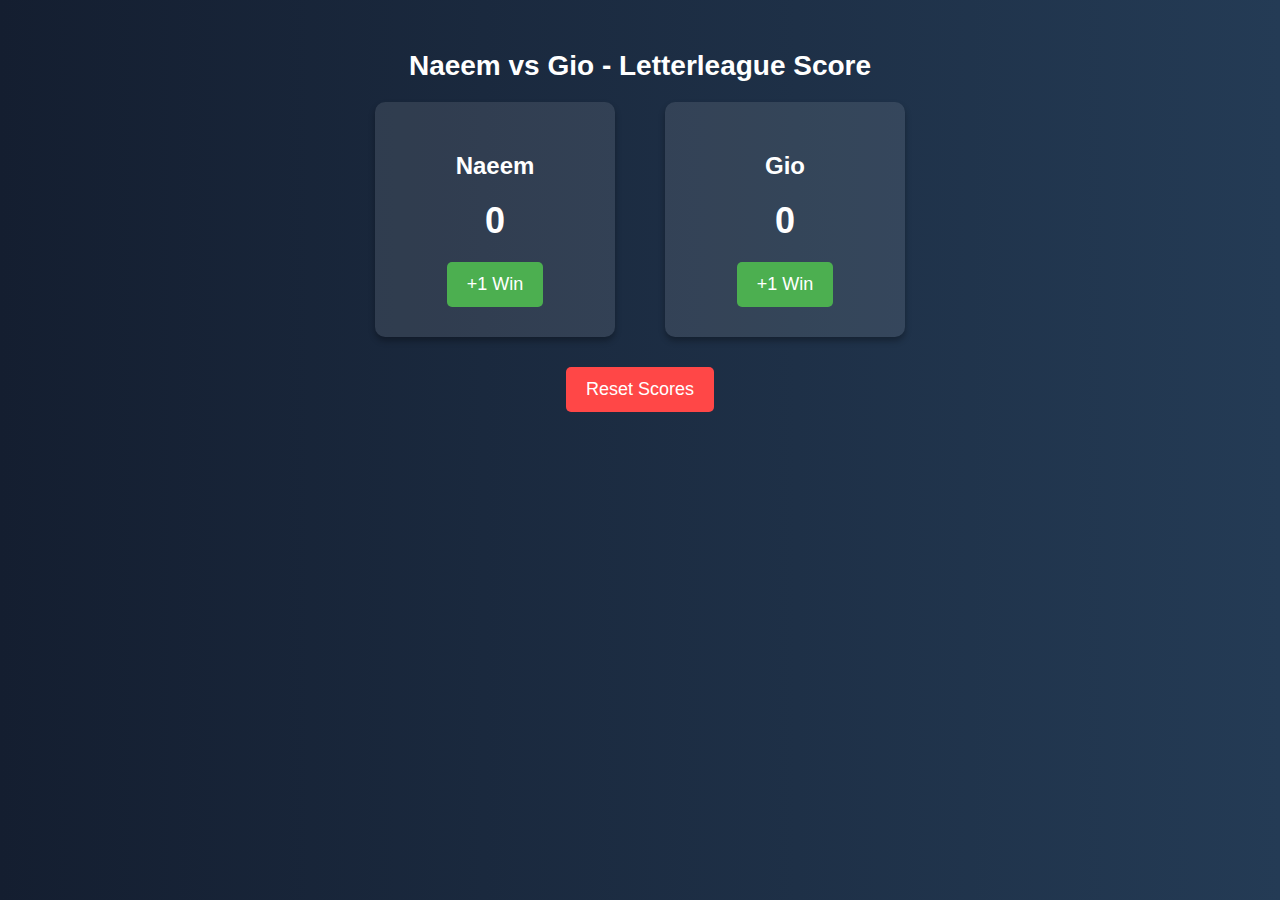
==== index.html @ 0fd78cf8 "initial commit with base code" ====
<!DOCTYPE html>
<html lang="en">
<head>
    <meta charset="UTF-8">
    <meta name="viewport" content="width=device-width, initial-scale=1.0">
    <title>Naeem vs Gio - Score Tracker</title>
    <link rel="stylesheet" href="styles.css">
</head>
<body>

    <h1>Naeem vs Gio - Letterleague Score</h1>
    <div class="container">
        <div class="player">
            <h2>Naeem</h2>
            <div class="score" id="naeem-score">0</div>
            <button onclick="increaseScore('naeem')">+1 Win</button>
        </div>
        <div class="player">
            <h2>Gio</h2>
            <div class="score" id="gio-score">0</div>
            <button onclick="increaseScore('gio')">+1 Win</button>
        </div>
    </div>

    <button class="reset" onclick="resetScores()">Reset Scores</button>

    <script src="script.js"></script>
</body>
</html>
---- styles.css ----
/* General Styling */
body {
    font-family: 'Poppins', sans-serif;
    text-align: center;
    background: linear-gradient(to right, #141e30, #243b55);
    color: white;
    margin: 50px;
}

/* Heading */
h1 {
    font-size: 28px;
    margin-bottom: 20px;
}

/* Flex Container */
.container {
    display: flex;
    justify-content: center;
    gap: 50px;
    margin-top: 20px;
}

/* Player Boxes */
.player {
    background: rgba(255, 255, 255, 0.1);
    padding: 30px;
    border-radius: 10px;
    box-shadow: 0 4px 6px rgba(0, 0, 0, 0.3);
    min-width: 180px;
    transition: 0.3s ease-in-out;
}

.player:hover {
    transform: scale(1.05);
}

/* Score Number */
.score {
    font-size: 36px;
    font-weight: bold;
    margin: 10px 0;
}

/* Buttons */
button {
    background: #4CAF50;
    color: white;
    border: none;
    padding: 12px 20px;
    font-size: 18px;
    cursor: pointer;
    border-radius: 5px;
    transition: 0.2s ease-in-out;
    margin-top: 10px;
}

button:hover {
    background: #45a049;
}

/* Reset Button */
.reset {
    background: #ff4747;
    margin-top: 30px;
}

.reset:hover {
    background: #d63030;
}
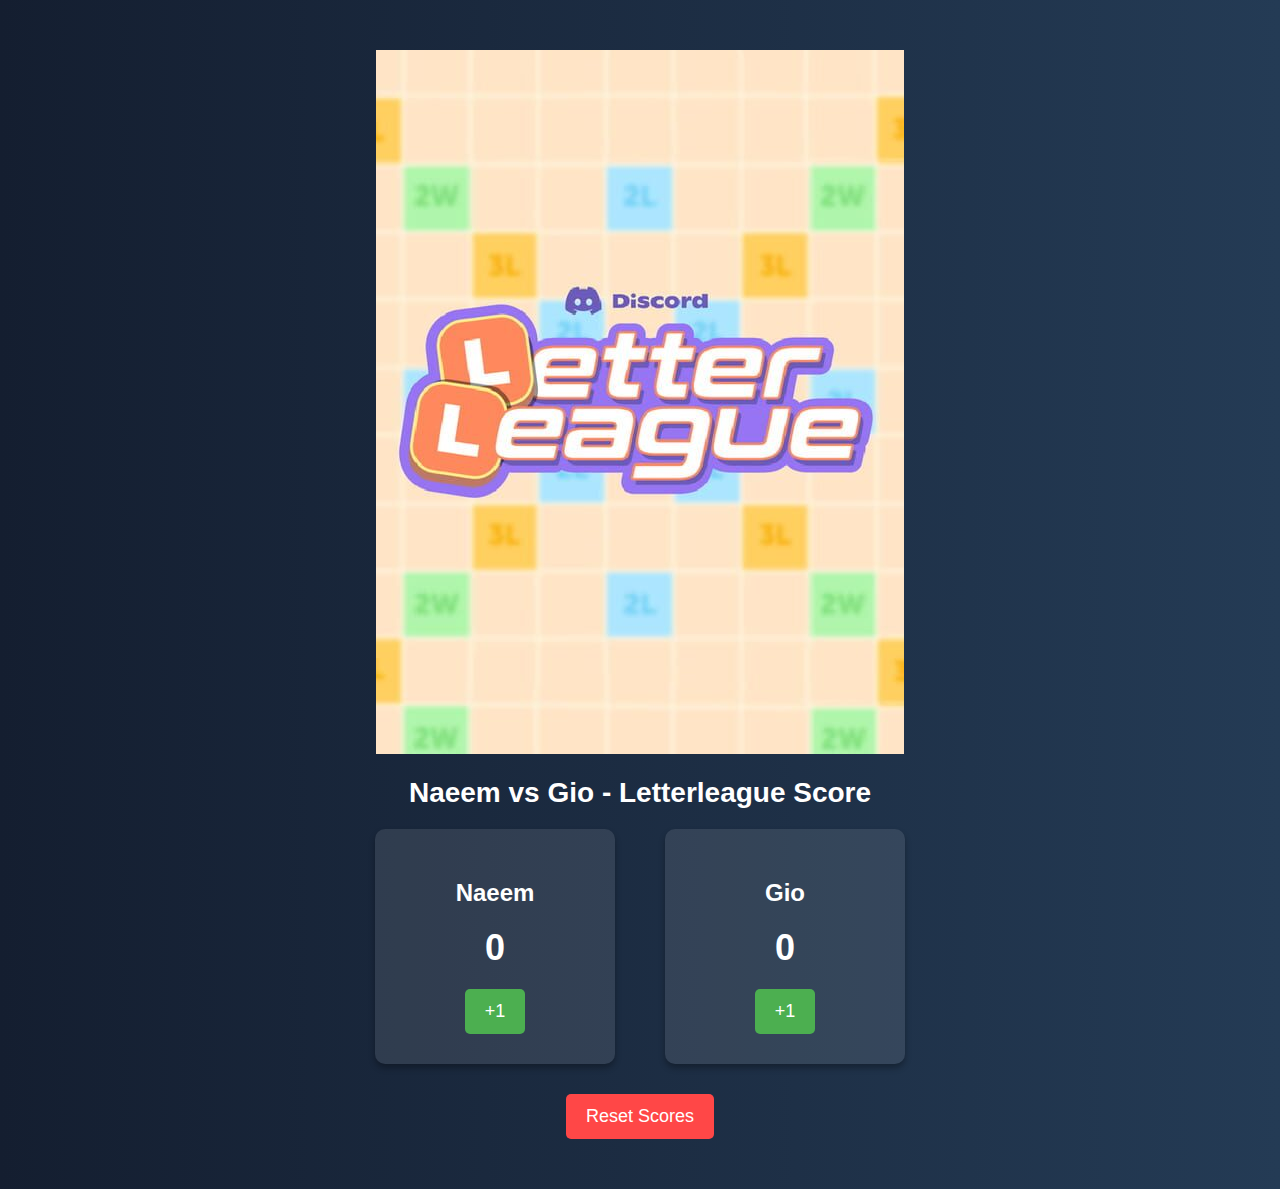
==== commit dc841ece: "add trio page" ====
--- a/index.html
+++ b/index.html
@@ -8,17 +8,23 @@
 </head>
 <body>
 
+    <!-- Logo at the Top -->
+    <div class="logo-container">
+        <img src="assets/logo.jpg" alt="Letterleague Logo" class="logo">
+    </div>
+
     <h1>Naeem vs Gio - Letterleague Score</h1>
+    
     <div class="container">
         <div class="player">
             <h2>Naeem</h2>
             <div class="score" id="naeem-score">0</div>
-            <button onclick="increaseScore('naeem')">+1 Win</button>
+            <button onclick="increaseScore('naeem')">+1</button>
         </div>
         <div class="player">
             <h2>Gio</h2>
             <div class="score" id="gio-score">0</div>
-            <button onclick="increaseScore('gio')">+1 Win</button>
+            <button onclick="increaseScore('gio')">+1</button>
         </div>
     </div>
 
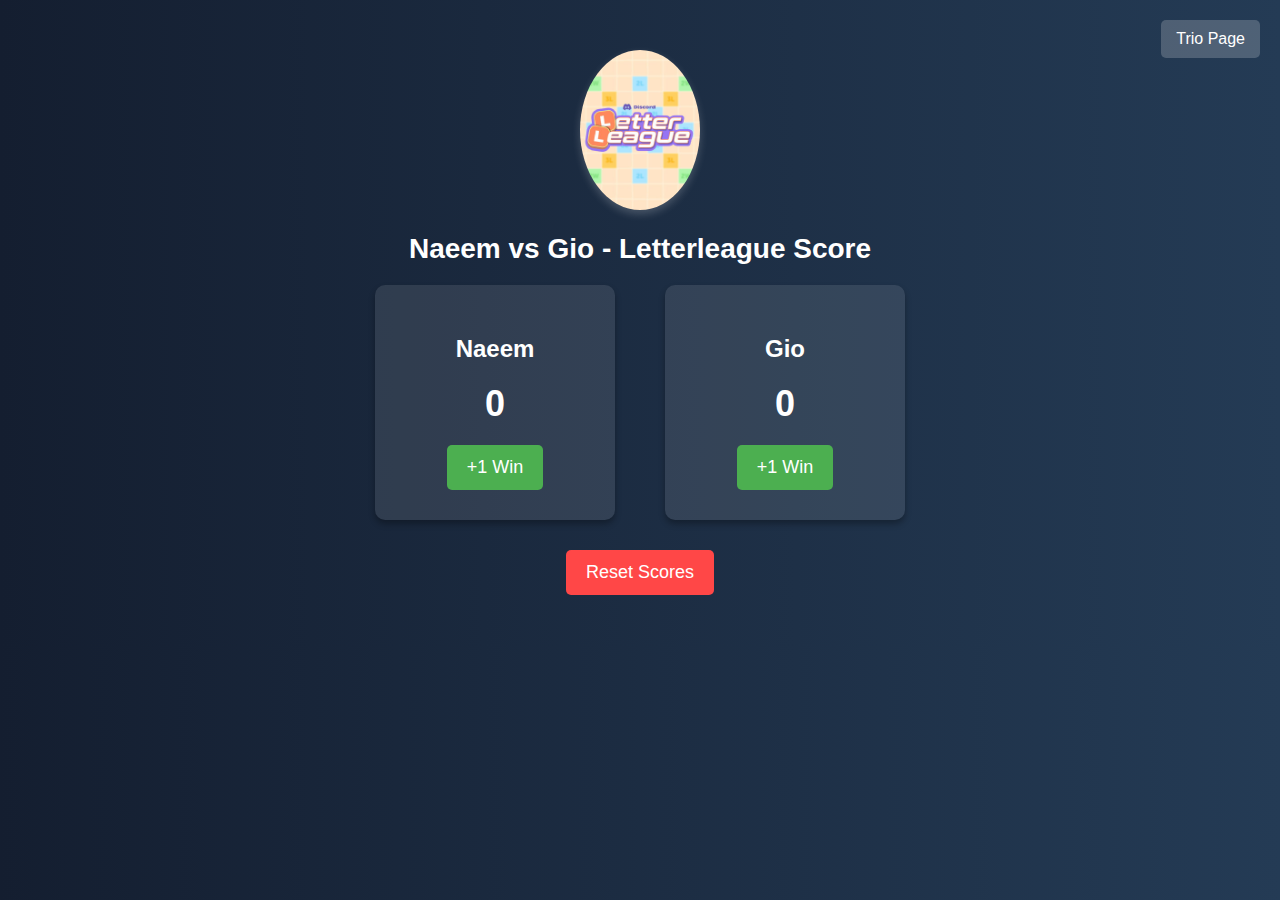
==== commit dfda2f51: "add button top right" ====
--- a/index.html
+++ b/index.html
@@ -8,23 +8,26 @@
 </head>
 <body>
 
+    <!-- Top-right button for Trio Page -->
+    <a href="trio/trio.html" class="trio-btn">Trio Page</a>
+
     <!-- Logo at the Top -->
     <div class="logo-container">
         <img src="assets/logo.jpg" alt="Letterleague Logo" class="logo">
     </div>
 
     <h1>Naeem vs Gio - Letterleague Score</h1>
-    
+
     <div class="container">
         <div class="player">
             <h2>Naeem</h2>
             <div class="score" id="naeem-score">0</div>
-            <button onclick="increaseScore('naeem')">+1</button>
+            <button onclick="increaseScore('naeem')">+1 Win</button>
         </div>
         <div class="player">
             <h2>Gio</h2>
             <div class="score" id="gio-score">0</div>
-            <button onclick="increaseScore('gio')">+1</button>
+            <button onclick="increaseScore('gio')">+1 Win</button>
         </div>
     </div>
 
--- a/styles.css
+++ b/styles.css
@@ -5,6 +5,20 @@
     background: linear-gradient(to right, #141e30, #243b55);
     color: white;
     margin: 50px;
+}
+
+Logo Container
+.logo-container {
+    display: flex;
+    justify-content: center;
+    margin-bottom: 20px;
+}
+
+.logo {
+    width: 120px;
+    height: auto;
+    border-radius: 50%;
+    box-shadow: 0 4px 8px rgba(255, 255, 255, 0.2);
 }
 
 /* Heading */
@@ -59,6 +73,25 @@
     background: #45a049;
 }
 
+/* Trio Page Button */
+.trio-btn {
+    position: absolute;
+    top: 20px;
+    right: 20px;
+    background: rgba(255, 255, 255, 0.2);
+    padding: 10px 15px;
+    font-size: 16px;
+    color: white;
+    text-decoration: none;
+    border-radius: 5px;
+    transition: 0.3s ease-in-out;
+}
+
+.trio-btn:hover {
+    background: rgba(255, 255, 255, 0.4);
+}
+
+
 /* Reset Button */
 .reset {
     background: #ff4747;
